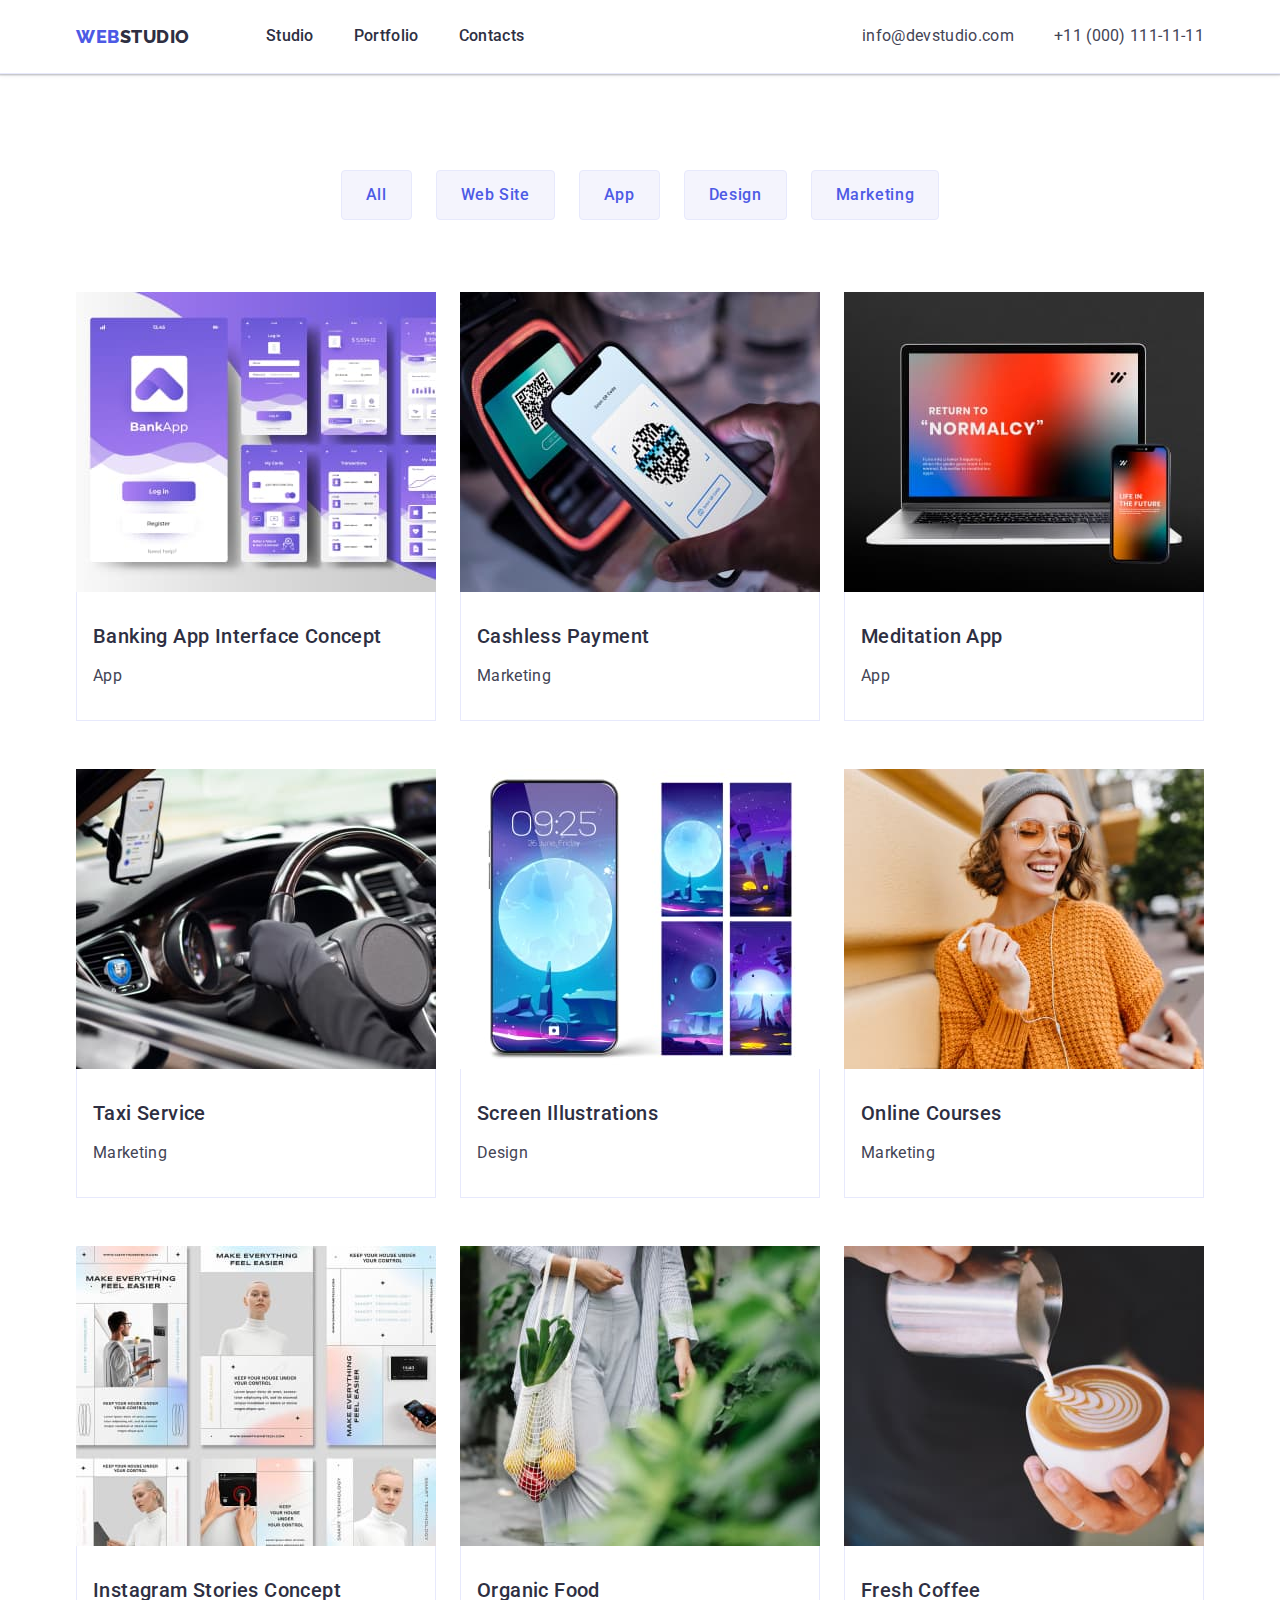
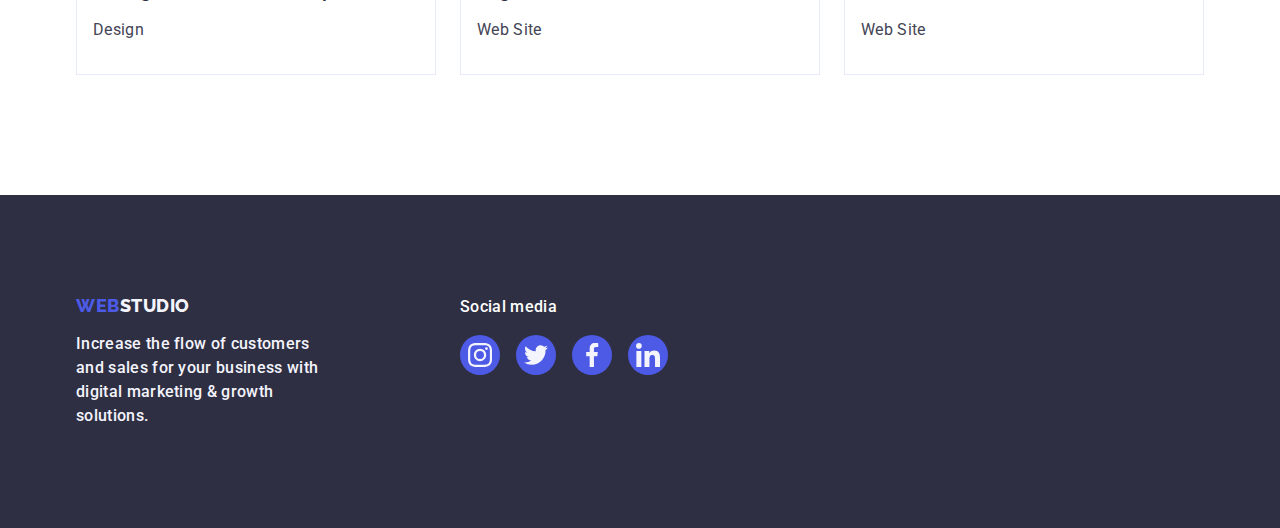
==== portfolio.html @ b6650963 "first commit" ====
<!DOCTYPE html>
<html lang="en">
  <head>
    <meta charset="UTF-8" />
    <meta name="viewport" content="width=device-width, initial-scale=1.0" />
    <title>Portfolio</title>
    <link rel="preconnect" href="https://fonts.googleapis.com" />
    <link rel="preconnect" href="https://fonts.gstatic.com" crossorigin />
    <link
      href="https://fonts.googleapis.com/css2?family=Raleway:wght@800&family=Roboto:wght@400;500;700;900&display=swap"
      rel="stylesheet"
    />

    <link
      rel="stylesheet"
      href="https://cdnjs.cloudflare.com/ajax/libs/modern-normalize/1.0.0/modern-normalize.min.css"
    />
    <link rel="stylesheet" href="css/styles.css" />
  </head>

  <body>
    <header class="header">
      <div class="container header-menu">
        <nav class="navigation">
          <a class="logo link logo-header" href="./index.html"
            >Web<span class="logo_element">Studio</span></a
          >
          <ul class="list header-options">
            <li class="nav-list">
              <a class="link list-studio" href="./index.html">Studio</a>
            </li>
            <li class="nav-list">
              <a class="link list-studio" href="./portfolio.html">Portfolio</a>
            </li>
            <li class="nav-list">
              <a class="link list-studio" href="">Contacts</a>
            </li>
          </ul>
        </nav>
        <address class="contact-list">
          <ul class="list header-options">
            <li>
              <a class="contacts link" href="mailto:info@devstudio.com"
                >info@devstudio.com</a
              >
            </li>
            <li>
              <a class="contacts link" href="tel:+110001111111"
                >+11 (000) 111-11-11</a
              >
            </li>
          </ul>
        </address>
      </div>
    </header>
    <main>
      <section class="section-portfolio">
        <div class="container">
          <h1 class="visually-hidden">Portfolio list</h1>
          <ul class="list buttons">
            <li>
              <button type="button" class="filter-button button">All</button>
            </li>
            <li>
              <button type="button" class="filter-button button">
                Web Site
              </button>
            </li>
            <li>
              <button type="button" class="filter-button button">App</button>
            </li>
            <li>
              <button type="button" class="filter-button button">Design</button>
            </li>
            <li>
              <button type="button" class="filter-button button">
                Marketing
              </button>
            </li>
          </ul>
          <ul class="list portfolio-container">
            <li class="portfolio-list">
              <a href="" class="link portfolio-link">
                <img
                  src="./images/img4.jpg"
                  width="360"
                  height="300"
                  alt="screenshots of banking application"
                />
                <div class="portfolio-captions">
                  <h2 class="photo-captions-portfolio">
                    Banking App Interface Concept
                  </h2>
                  <p class="smaller-captions-portfolio">App</p>
                </div>
              </a>
            </li>
            <li class="portfolio-list">
              <a href="" class="link portfolio-link">
                <img
                  src="./images/img5.jpg"
                  width="360"
                  height="300"
                  alt="qr code scanning"
                />
                <div class="portfolio-captions">
                  <h2 class="photo-captions-portfolio">Cashless Payment</h2>
                  <p class="smaller-captions-portfolio">Marketing</p>
                </div>
              </a>
            </li>
            <li class="portfolio-list">
              <a href="" class="link portfolio-link">
                <img
                  src="./images/img6.jpg"
                  width="360"
                  height="300"
                  alt="modern application for computer and smartphone"
                />
                <div class="portfolio-captions">
                  <h2 class="photo-captions-portfolio">Meditation App</h2>
                  <p class="smaller-captions-portfolio">App</p>
                </div>
              </a>
            </li>
            <li class="portfolio-list">
              <a href="" class="link portfolio-link">
                <img
                  src="./images/img7.jpg"
                  width="360"
                  height="300"
                  alt="smartphone used in a car"
                />
                <div class="portfolio-captions">
                  <h2 class="photo-captions-portfolio">Taxi Service</h2>
                  <p class="smaller-captions-portfolio">Marketing</p>
                </div>
              </a>
            </li>
            <li class="portfolio-list">
              <a href="" class="link portfolio-link">
                <img
                  src="./images/img8.jpg"
                  width="360"
                  height="300"
                  alt="smartphone with unrealistic moon graphics on the screen"
                />
                <div class="portfolio-captions">
                  <h2 class="photo-captions-portfolio">Screen Illustrations</h2>
                  <p class="smaller-captions-portfolio">Design</p>
                </div>
              </a>
            </li>
            <li class="portfolio-list">
              <a href="" class="link portfolio-link">
                <img
                  src="./images/img9.jpg"
                  width="360"
                  height="300"
                  alt="smiling woman with headphones looking at smartphone"
                />
                <div class="portfolio-captions">
                  <h2 class="photo-captions-portfolio">Online Courses</h2>
                  <p class="smaller-captions-portfolio">Marketing</p>
                </div>
              </a>
            </li>
            <li class="portfolio-list">
              <a href="" class="link portfolio-link">
                <img
                  src="./images/img10.jpg"
                  width="360"
                  height="300"
                  alt="a collection of consistent graphics for instagram"
                />
                <div class="portfolio-captions">
                  <h2 class="photo-captions-portfolio">
                    Instagram Stories Concept
                  </h2>
                  <p class="smaller-captions-portfolio">Design</p>
                </div>
              </a>
            </li>
            <li class="portfolio-list">
              <a href="" class="link portfolio-link">
                <img
                  src="./images/img11.jpg"
                  width="360"
                  height="300"
                  alt="woman carrying vegetables in an eco-friendly bag"
                />
                <div class="portfolio-captions">
                  <h2 class="photo-captions-portfolio">Organic Food</h2>
                  <p class="smaller-captions-portfolio">Web Site</p>
                </div>
              </a>
            </li>
            <li class="portfolio-list">
              <a href="" class="link portfolio-link">
                <img
                  src="./images/img12.jpg"
                  width="360"
                  height="300"
                  alt="professionally served coffee"
                />
                <div class="portfolio-captions">
                  <h2 class="photo-captions-portfolio">Fresh Coffee</h2>
                  <p class="smaller-captions-portfolio">Web Site</p>
                </div>
              </a>
            </li>
          </ul>
        </div>
      </section>
    </main>
    <footer class="footer">
      <div class="container footer-container">
        <div class="left-footer">
          <a class="logo link logo-footer" href="./index.html"
            >Web<span class="studio">Studio</span></a
          >
          <p class="footer-paragraph">
            Increase the flow of customers and sales for your business with
            digital marketing & growth solutions.
          </p>
        </div>
        <div>
          <p class="social-media-text">Social media</p>
          <ul class="social-media-list-footer">
            <li class="socia-media-footer-li link">
              <a class="link social-link-footer" href="">
                <svg class="sm-footer-icons" width="24" height="24">
                  <use href="./images/icons.svg#icon-instagram"></use>
                </svg>
              </a>
            </li>
            <li class="socia-media-footer-li link">
              <a class="link social-link-footer" href="">
                <svg class="sm-footer-icons" width="24" height="24">
                  <use href="./images/icons.svg#icon-twitter"></use>
                </svg>
              </a>
            </li>
            <li class="socia-media-footer-li link">
              <a class="link social-link-footer" href="">
                <svg class="sm-footer-icons" width="24" height="24">
                  <use href="./images/icons.svg#icon-facebook"></use>
                </svg>
              </a>
            </li>
            <li class="socia-media-footer-li link">
              <a class="link social-link-footer" href="">
                <svg class="sm-footer-icons" width="24" height="24">
                  <use href="./images/icons.svg#icon-linkedin"></use>
                </svg>
              </a>
            </li>
          </ul>
        </div>
      </div>
    </footer>
  </body>
</html>
---- css/styles.css ----
:root {
  --IRIS: #4d5ae5;
  --OCEAN: #404bbf;
  --NAVY-BLUE: #2e2f42;
  --GREEN: #31d0aa;
  --SLATE: #434455;
  --LIGHT-SLATE: #8e8f99;
  --CORNFLOWER: #e7e9fc;
  --CLOUD: #f4f4fd;
  --NAVY-BLUE-modal: #2e2f4266;
  --GREY: #2e2f42b2;
  --WHITE: #fff;
  --NAVY-BLUE-modal: #2e2f4266;
}
* {
  margin: 0;
  padding: 0;
}
body {
  font-family: "Roboto", sans-serif;

  color: var(--SLATE);
  background-color: var(--WHITE);
}
.logo {
  font-family: "Raleway", sans-serif;
  font-weight: 800;
  line-height: 1.17;
  font-size: 18px;
  letter-spacing: 0.03em;
  text-transform: uppercase;
  color: var(--IRIS);
}
.link {
  text-decoration: none;
}
.logo_element {
  color: var(--NAVY-BLUE);
}
.list .link {
  color: var(--NAVY-BLUE);
  line-height: 1.55;
  letter-spacing: 0.02em;
}
.contact-list .contacts {
  color: var(--SLATE);
  letter-spacing: 0.02em;
  line-height: 1.5;
}
.list .link:hover {
  color: var(--OCEAN);
}
.list .link:focus {
  color: var(--OCEAN);
}
.list {
  font-style: normal;
  color: var(--SLATE);
  list-style: none;
}
.contact-list {
  align-items: center;
  display: flex;
  font-style: normal;
  gap: 40px;
  margin-left: auto;
}
.section {
  padding: 120px 0;
}

.first-section {
  background-color: var(--NAVY-BLUE);
  background-image: linear-gradient(
      rgba(46, 47, 66, 0.7),
      rgba(46, 47, 66, 0.7)
    ),
    url("../images/people-office.jpg");
  padding: 188px 0 188px;
  background-position: center;
  background-repeat: no-repeat;
  background-size: cover;
  margin: 0 auto;
  max-width: 1440px;
  padding: 188px 0;
}

.second-section > h2 {
  color: var(--NAVY-BLUE);
}
.second-section .company-features,
.second-section .list-paragraph {
  text-align: left;
}
.features-list {
  flex-basis: calc((100% - 72px) / 4);
}

.section .list {
  justify-content: center;
}
.order-button {
  line-height: 1.5;
  letter-spacing: 0.04em;
  background-color: var(--IRIS);
  color: var(--WHITE);
  cursor: pointer;
  font-family: "Roboto", sans-serif;
  font-weight: 500;
  font-size: 16px;
  display: block;
  margin: 0 auto;
  min-width: 169px;
  padding: 16px 32px;
  box-shadow: 0px 4px 4px 0px rgba(0, 0, 0, 0.15);
}
.order-button:hover {
  background-color: var(--OCEAN);
}
.order-button:focus {
  background-color: var(--OCEAN);
}

.company-features {
  font-size: 20px;
  line-height: 1.2;
  letter-spacing: 0.02em;
  font-weight: 500;
  color: var(--NAVY-BLUE);
  margin-bottom: 8px;
  text-align: center;
}
.list-paragraph {
  color: var(--SLATE);
  line-height: 1.5;
  letter-spacing: 0.02em;
  text-align: center;
}
.third-section-header {
  text-align: center;
  font-size: 36px;
  line-height: 1.11;
  text-transform: capitalize;
  color: var(--NAVY-BLUE);
  text-align: center;
  letter-spacing: 0.02em;
  font-weight: 700;
  margin-bottom: 72px;
}
.third-section {
  padding-top: 0;
}
.work-list {
  flex-basis: calc((100% - 48px) / 3);
}
.fourth-section {
  background-color: var(--CLOUD);
}
.smaller-headers {
  text-align: center;
  font-size: 36px;
  line-height: 1.11;
  letter-spacing: 0.02em;
  text-transform: capitalize;
  color: var(--NAVY-BLUE);
  font-weight: 700;
  margin-bottom: 72px;
}
.photo-captions {
  font-weight: 500;
  font-size: 20px;
  line-height: 1.2;
  letter-spacing: 0.02em;
  color: var(--NAVY-BLUE);
  margin-bottom: 8px;
  text-align: center;
}
.photo-captions-portfolio {
  font-weight: 500;
  font-size: 20px;
  line-height: 1.2;
  letter-spacing: 0.02em;
  color: var(--NAVY-BLUE);
  margin-bottom: 16px;
}
.from-team {
  padding: 32px 0;
  display: flex;
  flex-direction: column;
}

.team-list {
  background-color: var(--WHITE);
  border-radius: 0 0 4px 4px;
  flex-basis: calc((100% - 72px) / 4);
  background: var(--WHITE);
  box-shadow: 0px 2px 1px 0px rgba(46, 47, 66, 0.08),
    0px 1px 1px 0px rgba(46, 47, 66, 0.16),
    0px 1px 6px 0px rgba(46, 47, 66, 0.08);
}
.footer {
  background-color: var(--NAVY-BLUE);
  color: var(--CLOUD);
  padding: 100px 0;
}
.footer-logo {
  color: var(--IRIS);
  font-family: "Raleway", sans-serif;
  font-size: 18px;
  font-style: normal;
  font-weight: 800;
  line-height: 1.17;
  letter-spacing: 0.54px;
  text-transform: uppercase;
}

.footer-paragraph {
  font-weight: 500;
  line-height: 1.5;
  letter-spacing: 0.32px;
  font-size: 16px;
  color: var(--CLOUD);
  letter-spacing: 0.02em;
  line-height: 1.5;
  max-width: 264px;
}

.footer .studio {
  color: var(--CLOUD);
}
.logo-footer {
  display: inline-block;
  margin-bottom: 16px;
}

.section-portfolio {
  padding: 96px 0 120px 0;
}
.section-portfolio .list {
  flex-wrap: wrap;
}

.button {
  border: none;
  border-radius: 4px;
  cursor: pointer;
  font-family: "Roboto", sans-serif;
  font-weight: 500;
  letter-spacing: 0.04em;
  line-height: 1.5;
}
.filter-button {
  border: 1px solid var(--CORNFLOWER);
  color: var(--IRIS);
  background-color: var(--CLOUD);
  padding: 12px 24px;
}
.filter-button:hover {
  color: var(--WHITE);
  background-color: var(--OCEAN);
  border: 1px solid transparent;
  box-shadow: 0px 3px 1px rgba(0, 0, 0, 0.1), 0px 2px 1px rgba(0, 0, 0, 0.08),
    0px 2px 2px rgba(0, 0, 0, 0.12);
}

.filter-button:focus {
  color: var(--WHITE);
  background-color: var(--OCEAN);
  border: 1px solid transparent;
  box-shadow: 0px 3px 1px rgba(0, 0, 0, 0.1), 0px 2px 1px rgba(0, 0, 0, 0.08),
    0px 2px 2px rgba(0, 0, 0, 0.12);
}
.work-list,
.portfolio-list {
  flex-basis: calc((100% - 48px) / 3);
}
.portfolio-captions {
  border: 1px solid var(--CORNFLOWER);
  border-top: none;
  padding: 32px 16px;
}
.portfolio-captions:hover {
  box-shadow: 0px 2px 1px 0px rgba(46, 47, 66, 0.08),
    0px 1px 1px 0px rgba(46, 47, 66, 0.16),
    0px 1px 6px 0px rgba(46, 47, 66, 0.08);
}
.portfolio-link:hover {
  box-shadow: 0px 1px 6px rgba(46, 47, 66, 0.08),
    0px 1px 1px rgba(46, 47, 66, 0.16), 0px 2px 1px rgba(46, 47, 66, 0.08);
}
.portfolio-link:focus {
  box-shadow: 0px 1px 6px rgba(46, 47, 66, 0.08),
    0px 1px 1px rgba(46, 47, 66, 0.16), 0px 2px 1px rgba(46, 47, 66, 0.08);
}

.smaller-captions {
  line-height: 1.5;
  letter-spacing: 0.02em;
  color: var(--SLATE);
  text-align: center;
}
.smaller-captions-portfolio {
  line-height: 1.5;
  letter-spacing: 0.02em;
  color: var(--SLATE);
}

.logo_element-footer {
  color: var(--CLOUD);
  line-height: 1.17;
}

.container {
  justify-content: center;
  margin: 0 auto;
  padding: 0 15px;
  max-width: 1158px;
}
.header-menu {
  display: flex;
  align-items: center;
}
.header {
  border-bottom: 1px solid var(--CORNFLOWER);
  box-shadow: 0px 1px 6px 0px rgba(46, 47, 66, 0.08),
    0px 1px 1px 0px rgba(46, 47, 66, 0.16),
    0px 2px 1px 0px rgba(46, 47, 66, 0.08);
}
.logo-header {
  margin-right: 76px;
}
.navigation {
  display: flex;
  align-items: center;
}
.contact-list {
  display: flex;
}
.list {
  display: flex;
  gap: 24px;
  list-style: none;
  margin: 0;
  padding-left: 0;
}

.buttons {
  margin-bottom: 72px;
  justify-content: center;
}
.portfolio-container {
  row-gap: 48px;
  text-align: left;
}
.list-studio {
  color: var(--NAVY-BLUE);
  font-weight: 500;
  letter-spacing: 0.02em;
  line-height: 1.5;
  padding: 24px 0;
}
.nav-list {
  padding: 24px 0;
  gap: 40px;
}
.portfolio-list {
  display: flex;
  flex-wrap: wrap;
}

.navigation-list {
  display: flex;
  align-items: center;
}
.portfolio-captions > .smaller-captions {
  margin-bottom: 8px;
  text-align: center;
}
.banner {
  color: var(--WHITE);
  font-size: 56px;
  letter-spacing: 0.02em;
  line-height: 1.07;
  max-width: 496px;
  text-align: center;
  margin: 0 auto 48px auto;

  font-family: Roboto;
  font-style: normal;
  font-weight: 700;
}
h1,
h2,
h3,
h4,
h5,
h6,
p {
  margin: 0;
}

.header-options {
  display: flex;
  gap: 40px;
}
.visually-hidden {
  position: absolute;
  width: 1px;
  height: 1px;
  margin: -1px;
  border: 0;
  padding: 0;
  white-space: nowrap;
  clip-path: inset(100%);
  clip: rect(0 0 0 0);
  overflow: hidden;
}

img {
  display: block;
  max-width: 100%;
  height: auto;
}
.icons-about-us {
  display: flex;
  align-items: center;
  justify-content: center;
  width: 264px;
  height: 112px;
  flex-shrink: 0;
  border-radius: 4px;
  background-color: var(--CLOUD);
  margin-bottom: 8px;
}
.social-icon {
  width: 40px;
  height: 40px;
  margin-top: 8px;
}
.social-link {
  width: 40px;
  height: 40px;
  display: flex;
  align-items: center;
  background-color: var(--IRIS);
  border-radius: 50%;
  justify-content: center;
}
.social-link:hover,
.social-link:focus {
  background-color: var(--OCEAN);
}
.social-svg {
  fill: var(--CLOUD);
}
.customers {
  padding-top: 120px;
  padding-bottom: 120px;
}

.customers-list {
  display: flex;
  gap: 24px;
}
.customers-logo {
  display: flex;
  width: 168px;
  height: 88px;
  border-radius: 4px;
}
.customers-header {
  text-align: center;
  font-size: 36px;
  line-height: 1.11;
  letter-spacing: 0.02em;
  text-transform: capitalize;
  color: var(--NAVY-BLUE);
  font-weight: 700;
  margin-bottom: 72px;
}

.left-footer {
  margin-right: 120px;
}

.social-media-footer {
  display: flex;
  gap: 16px;
}
.socia-media-footer-li {
  display: flex;
  height: 40px;
  width: 40px;
  list-style: none;
}

.customer-link {
  width: 100%;
  height: 100%;
  border: 1px solid var(--LIGHT-SLATE);
  border-radius: 4px;
  display: flex;
  align-items: center;
  justify-content: center;
  color: var(--LIGHT-SLATE);
}
.customer-link:hover,
.customer-link:focus {
  color: var(--OCEAN);
  border-color: var(--OCEAN);
}
.logo-svg {
  fill: currentColor;
  width: 168px;
  height: 88px;
}
.footer-container {
  align-items: baseline;
  display: flex;
  justify-content: flex-start;
}
.social-media-text {
  color: var(--WHITE);
  font-weight: 500;
  letter-spacing: 0.02em;
  line-height: 1.5;
  margin-bottom: 16px;
  font-size: 16px;
}
.social-media-list-footer {
  display: flex;
  gap: 16px;
}
.sm-footer-icons {
  fill: var(--CLOUD);
}
.social-link-footer {
  width: 40px;
  height: 40px;
  display: flex;
  align-items: center;
  background-color: var(--IRIS);
  border-radius: 50%;
  justify-content: center;
}
.social-link-footer:hover,
.social-link-footer:focus {
  background-color: var(--GREEN);
}
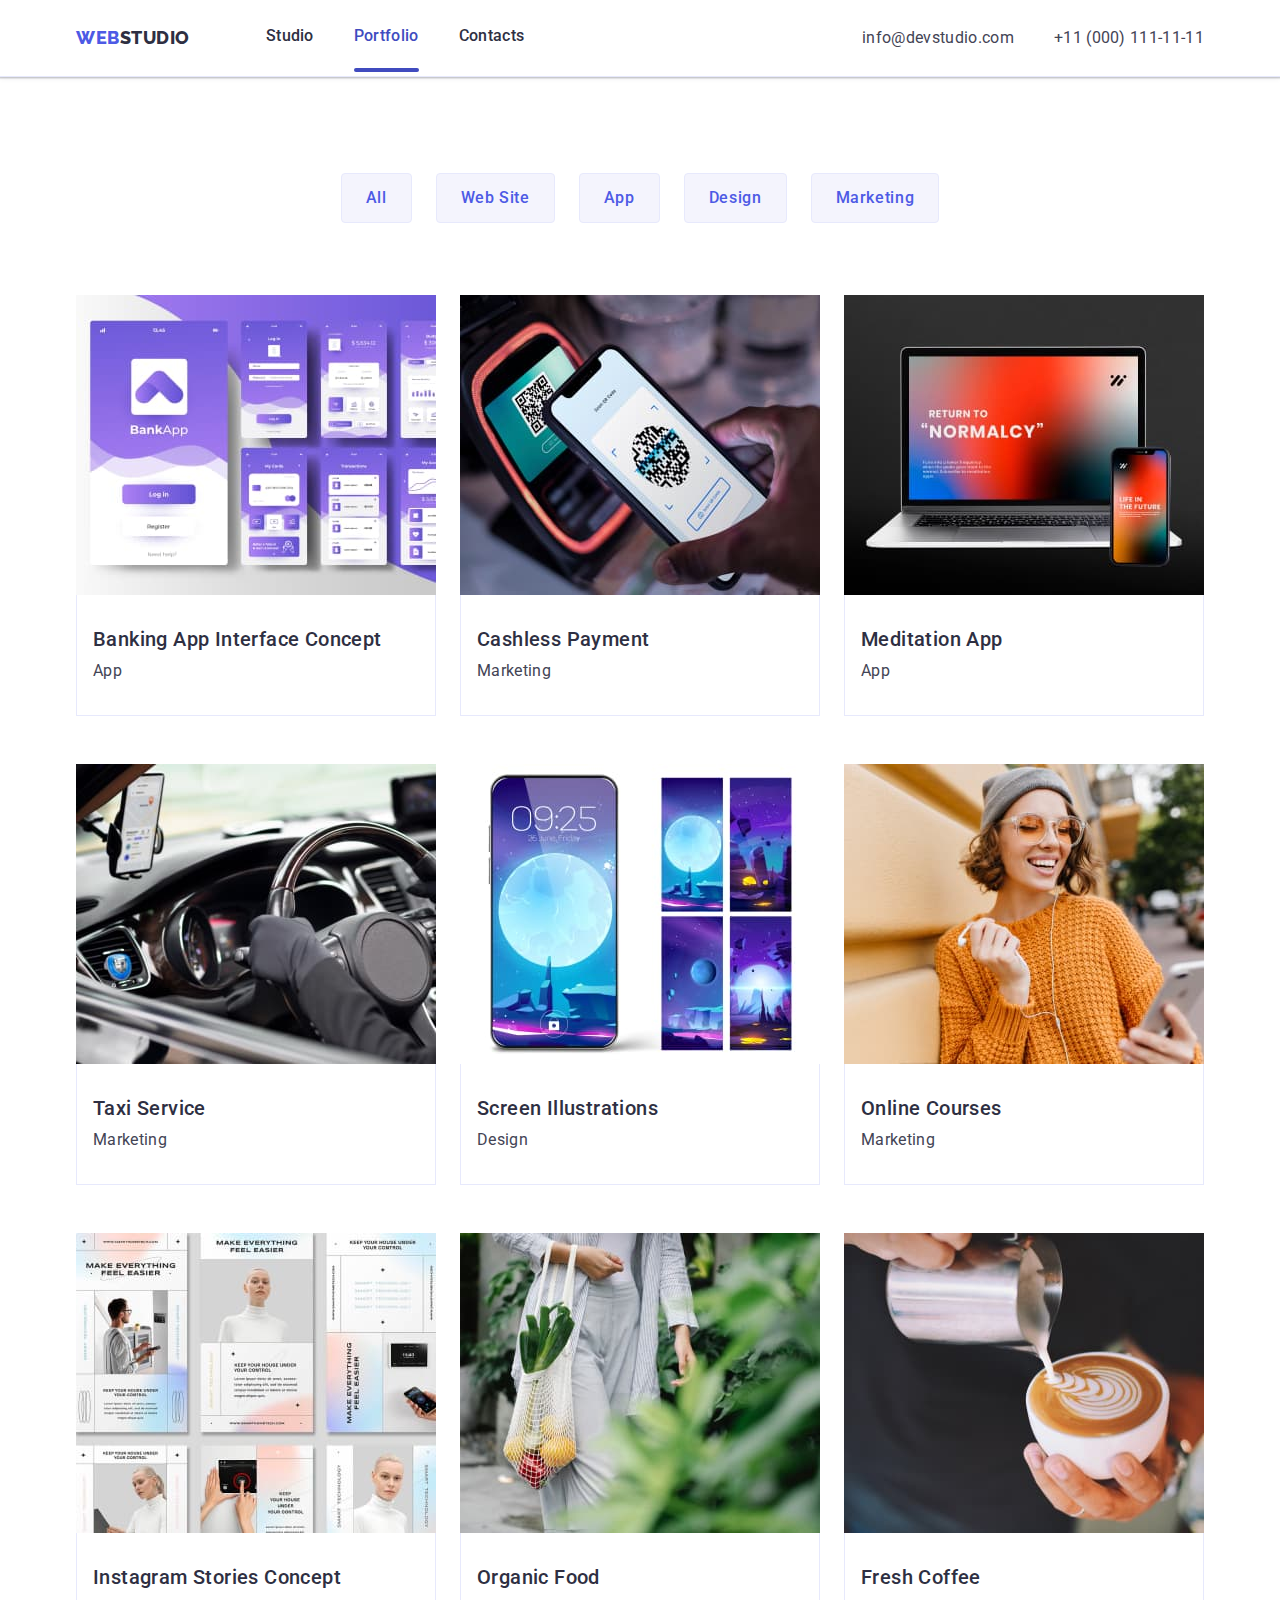
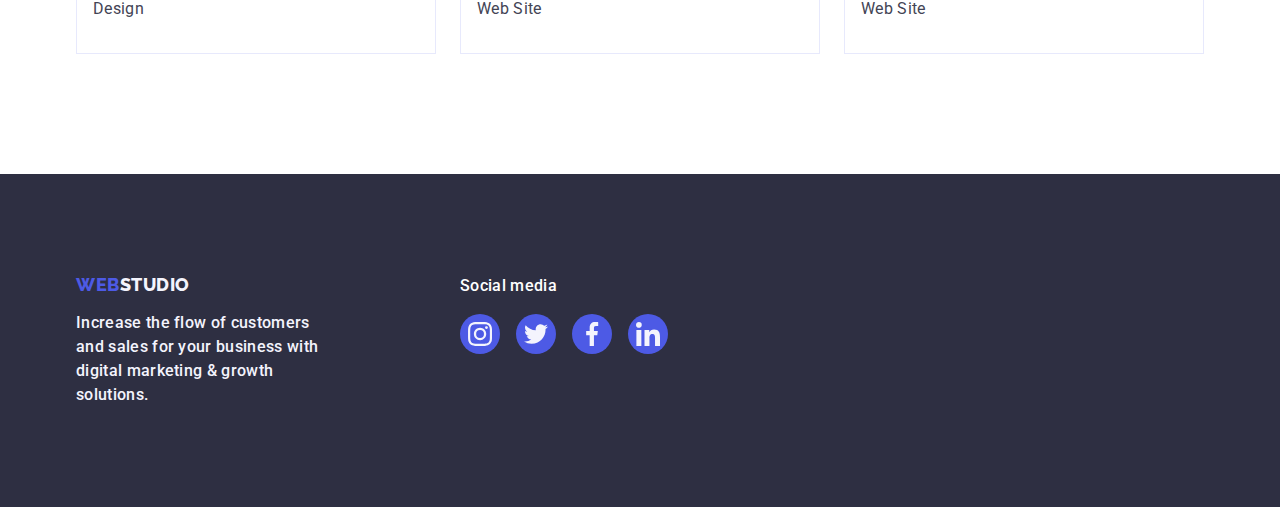
==== commit 22212b4a: "nearly-there" ====
--- a/portfolio.html
+++ b/portfolio.html
@@ -30,7 +30,7 @@
               <a class="link list-studio" href="./index.html">Studio</a>
             </li>
             <li class="nav-list">
-              <a class="link list-studio" href="./portfolio.html">Portfolio</a>
+              <a class="current-card" href="./portfolio.html">Portfolio</a>
             </li>
             <li class="nav-list">
               <a class="link list-studio" href="">Contacts</a>
@@ -81,12 +81,19 @@
           <ul class="list portfolio-container">
             <li class="portfolio-list">
               <a href="" class="link portfolio-link">
-                <img
-                  src="./images/img4.jpg"
-                  width="360"
-                  height="300"
-                  alt="screenshots of banking application"
-                />
+                <figure class="portfolio-image-wrapper">
+                  <img
+                    src="./images/img4.jpg"
+                    width="360"
+                    height="300"
+                    alt="screenshots of banking application"
+                  />
+                  <figcaption class="portfolio-wrapper-caption">
+                    Lorem ipsum dolor sit amet consectetur adipisicing elit. At,
+                    sed.
+                  </figcaption>
+                </figure>
+
                 <div class="portfolio-captions">
                   <h2 class="photo-captions-portfolio">
                     Banking App Interface Concept
@@ -97,12 +104,19 @@
             </li>
             <li class="portfolio-list">
               <a href="" class="link portfolio-link">
-                <img
-                  src="./images/img5.jpg"
-                  width="360"
-                  height="300"
-                  alt="qr code scanning"
-                />
+                <figure class="portfolio-image-wrapper">
+                  <img
+                    src="./images/img5.jpg"
+                    width="360"
+                    height="300"
+                    alt="qr code scanning"
+                  />
+                  <figcaption class="portfolio-wrapper-caption">
+                    14 Stylish and User-Friendly App Design Concepts · Task
+                    Manager App · Calorie Tracker App · Exotic Fruit Ecommerce
+                    App · Cloud Storage App
+                  </figcaption>
+                </figure>
                 <div class="portfolio-captions">
                   <h2 class="photo-captions-portfolio">Cashless Payment</h2>
                   <p class="smaller-captions-portfolio">Marketing</p>
@@ -110,13 +124,19 @@
               </a>
             </li>
             <li class="portfolio-list">
-              <a href="" class="link portfolio-link">
-                <img
-                  src="./images/img6.jpg"
-                  width="360"
-                  height="300"
-                  alt="modern application for computer and smartphone"
-                />
+              <a href="" class="link portfolio-link"
+                ><figure class="portfolio-image-wrapper">
+                  <img
+                    src="./images/img6.jpg"
+                    width="360"
+                    height="300"
+                    alt="modern application for computer and smartphone"
+                  />
+                  <figcaption class="portfolio-wrapper-caption">
+                    Lorem ipsum dolor sit amet consectetur adipisicing elit. At,
+                    sed.
+                  </figcaption>
+                </figure>
                 <div class="portfolio-captions">
                   <h2 class="photo-captions-portfolio">Meditation App</h2>
                   <p class="smaller-captions-portfolio">App</p>
@@ -124,13 +144,19 @@
               </a>
             </li>
             <li class="portfolio-list">
-              <a href="" class="link portfolio-link">
-                <img
-                  src="./images/img7.jpg"
-                  width="360"
-                  height="300"
-                  alt="smartphone used in a car"
-                />
+              <a href="" class="link portfolio-link"
+                ><figure class="portfolio-image-wrapper">
+                  <img
+                    src="./images/img7.jpg"
+                    width="360"
+                    height="300"
+                    alt="smartphone used in a car"
+                  />
+                  <figcaption class="portfolio-wrapper-caption">
+                    Lorem ipsum dolor sit amet consectetur adipisicing elit. At,
+                    sed.
+                  </figcaption>
+                </figure>
                 <div class="portfolio-captions">
                   <h2 class="photo-captions-portfolio">Taxi Service</h2>
                   <p class="smaller-captions-portfolio">Marketing</p>
@@ -138,13 +164,19 @@
               </a>
             </li>
             <li class="portfolio-list">
-              <a href="" class="link portfolio-link">
-                <img
-                  src="./images/img8.jpg"
-                  width="360"
-                  height="300"
-                  alt="smartphone with unrealistic moon graphics on the screen"
-                />
+              <a href="" class="link portfolio-link"
+                ><figure class="portfolio-image-wrapper">
+                  <img
+                    src="./images/img8.jpg"
+                    width="360"
+                    height="300"
+                    alt="smartphone with unrealistic moon graphics on the screen"
+                  />
+                  <figcaption class="portfolio-wrapper-caption">
+                    Lorem ipsum dolor sit amet consectetur adipisicing elit. At,
+                    sed.
+                  </figcaption>
+                </figure>
                 <div class="portfolio-captions">
                   <h2 class="photo-captions-portfolio">Screen Illustrations</h2>
                   <p class="smaller-captions-portfolio">Design</p>
@@ -152,13 +184,19 @@
               </a>
             </li>
             <li class="portfolio-list">
-              <a href="" class="link portfolio-link">
-                <img
-                  src="./images/img9.jpg"
-                  width="360"
-                  height="300"
-                  alt="smiling woman with headphones looking at smartphone"
-                />
+              <a href="" class="link portfolio-link"
+                ><figure class="portfolio-image-wrapper">
+                  <img
+                    src="./images/img9.jpg"
+                    width="360"
+                    height="300"
+                    alt="smiling woman with headphones looking at smartphone"
+                  />
+                  <figcaption class="portfolio-wrapper-caption">
+                    Lorem ipsum dolor sit amet consectetur adipisicing elit. At,
+                    sed.
+                  </figcaption>
+                </figure>
                 <div class="portfolio-captions">
                   <h2 class="photo-captions-portfolio">Online Courses</h2>
                   <p class="smaller-captions-portfolio">Marketing</p>
@@ -166,13 +204,19 @@
               </a>
             </li>
             <li class="portfolio-list">
-              <a href="" class="link portfolio-link">
-                <img
-                  src="./images/img10.jpg"
-                  width="360"
-                  height="300"
-                  alt="a collection of consistent graphics for instagram"
-                />
+              <a href="" class="link portfolio-link"
+                ><figure class="portfolio-image-wrapper">
+                  <img
+                    src="./images/img10.jpg"
+                    width="360"
+                    height="300"
+                    alt="a collection of consistent graphics for instagram"
+                  />
+                  <figcaption class="portfolio-wrapper-caption">
+                    Lorem ipsum dolor sit amet consectetur adipisicing elit. At,
+                    sed.
+                  </figcaption>
+                </figure>
                 <div class="portfolio-captions">
                   <h2 class="photo-captions-portfolio">
                     Instagram Stories Concept
@@ -182,13 +226,19 @@
               </a>
             </li>
             <li class="portfolio-list">
-              <a href="" class="link portfolio-link">
-                <img
-                  src="./images/img11.jpg"
-                  width="360"
-                  height="300"
-                  alt="woman carrying vegetables in an eco-friendly bag"
-                />
+              <a href="" class="link portfolio-link"
+                ><figure class="portfolio-image-wrapper">
+                  <img
+                    src="./images/img11.jpg"
+                    width="360"
+                    height="300"
+                    alt="woman carrying vegetables in an eco-friendly bag"
+                  />
+                  <figcaption class="portfolio-wrapper-caption">
+                    Lorem ipsum dolor sit amet consectetur adipisicing elit. At,
+                    sed.
+                  </figcaption>
+                </figure>
                 <div class="portfolio-captions">
                   <h2 class="photo-captions-portfolio">Organic Food</h2>
                   <p class="smaller-captions-portfolio">Web Site</p>
@@ -196,13 +246,19 @@
               </a>
             </li>
             <li class="portfolio-list">
-              <a href="" class="link portfolio-link">
-                <img
-                  src="./images/img12.jpg"
-                  width="360"
-                  height="300"
-                  alt="professionally served coffee"
-                />
+              <a href="" class="link portfolio-link"
+                ><figure class="portfolio-image-wrapper">
+                  <img
+                    src="./images/img12.jpg"
+                    width="360"
+                    height="300"
+                    alt="professionally served coffee"
+                  />
+                  <figcaption class="portfolio-wrapper-caption">
+                    Lorem ipsum dolor sit amet consectetur adipisicing elit. At,
+                    sed.
+                  </figcaption>
+                </figure>
                 <div class="portfolio-captions">
                   <h2 class="photo-captions-portfolio">Fresh Coffee</h2>
                   <p class="smaller-captions-portfolio">Web Site</p>
--- a/css/styles.css
+++ b/css/styles.css
@@ -11,6 +11,7 @@
   --GREY: #2e2f42b2;
   --WHITE: #fff;
   --NAVY-BLUE-modal: #2e2f4266;
+  --DAIRY: #fcfcfc;
 }
 * {
   margin: 0;
@@ -181,7 +182,7 @@
   line-height: 1.2;
   letter-spacing: 0.02em;
   color: var(--NAVY-BLUE);
-  margin-bottom: 16px;
+  margin-bottom: 8px;
 }
 .from-team {
   padding: 32px 0;
@@ -364,7 +365,6 @@
   gap: 40px;
 }
 .portfolio-list {
-  display: flex;
   flex-wrap: wrap;
 }
 
@@ -547,3 +547,113 @@
 .social-link-footer:focus {
   background-color: var(--GREEN);
 }
+.backdrop {
+  position: fixed;
+  inset: 0 0 auto;
+  min-height: 100vw;
+  min-width: 100vw;
+  display: flex;
+  justify-content: center;
+
+  pointer-events: all;
+  background: var(--NAVY-BLUE-modal, rgba(46, 47, 66, 0.4));
+}
+
+.backdrop.is-hidden {
+  opacity: 0;
+  visibility: hidden;
+  pointer-events: none;
+}
+.modal {
+  width: 408px;
+  height: 584px;
+  border-radius: 4px;
+  background: var(--DAIRY);
+  box-shadow: 0px 2px 1px 0px rgba(0, 0, 0, 0.2),
+    0px 1px 3px 0px rgba(0, 0, 0, 0.12), 0px 1px 1px 0px rgba(0, 0, 0, 0.14);
+  margin-top: 80px;
+}
+
+.button-modal-close {
+  margin-top: 24px;
+  margin-right: 24px;
+  float: right;
+  border: none;
+  background-color: var(--DAIRY);
+  border: none;
+  width: 24px;
+  height: 24px;
+  display: flex;
+  align-items: center;
+  background-color: var(--CORNFLOWER);
+  border-radius: 50%;
+  justify-content: center;
+  fill: var(--DAIRY);
+  stroke-width: 1px;
+  stroke: rgba(0, 0, 0, 0.1);
+  cursor: pointer;
+  fill: var(--NAVY-BLUE);
+}
+
+.button-modal-close:hover,
+.button-modal-close:focus {
+  background-color: var(--OCEAN);
+  fill: var(--WHITE);
+}
+.close-button:hover,
+.close-button:focus {
+  fill: var(--WHITE);
+}
+.portfolio-wrapper-caption {
+  font-family: Roboto;
+  font-size: 16px;
+  font-style: normal;
+  font-weight: 400;
+  line-height: 1.5;
+  letter-spacing: 0.32px;
+  color: var(--CLOUD);
+  padding-top: 40px;
+  padding-right: 32px;
+  padding-left: 32px;
+}
+
+.portfolio-image-wrapper {
+  position: relative;
+  overflow: hidden;
+}
+
+.portfolio-image-wrapper figcaption {
+  position: absolute;
+  inset: 0;
+  background-color: var(--IRIS);
+  translate: 0 100%;
+  transition: translate 150ms cubic-bezier(0.4, 0, 0.2, 1);
+}
+.portfolio-image-wrapper:hover figcaption {
+  translate: 0;
+}
+.portfolio-list:hover {
+  translate: 0;
+  box-shadow: 0px 2px 1px 0px rgba(46, 47, 66, 0.08),
+    0px 1px 1px 0px rgba(46, 47, 66, 0.16),
+    0px 1px 6px 0px rgba(46, 47, 66, 0.08);
+}
+.current-card {
+  text-decoration: none;
+  color: var(--OCEAN);
+  display: inline-flex;
+  flex-direction: column;
+  font-weight: 500;
+  letter-spacing: 0.02em;
+  line-height: 1.5;
+}
+.current-card::after {
+  content: "";
+  width: 100%;
+  height: 4px;
+  flex-shrink: 0;
+  border-radius: 2px;
+  background: var(--OCEAN);
+  position: relative;
+  bottom: -20px;
+}
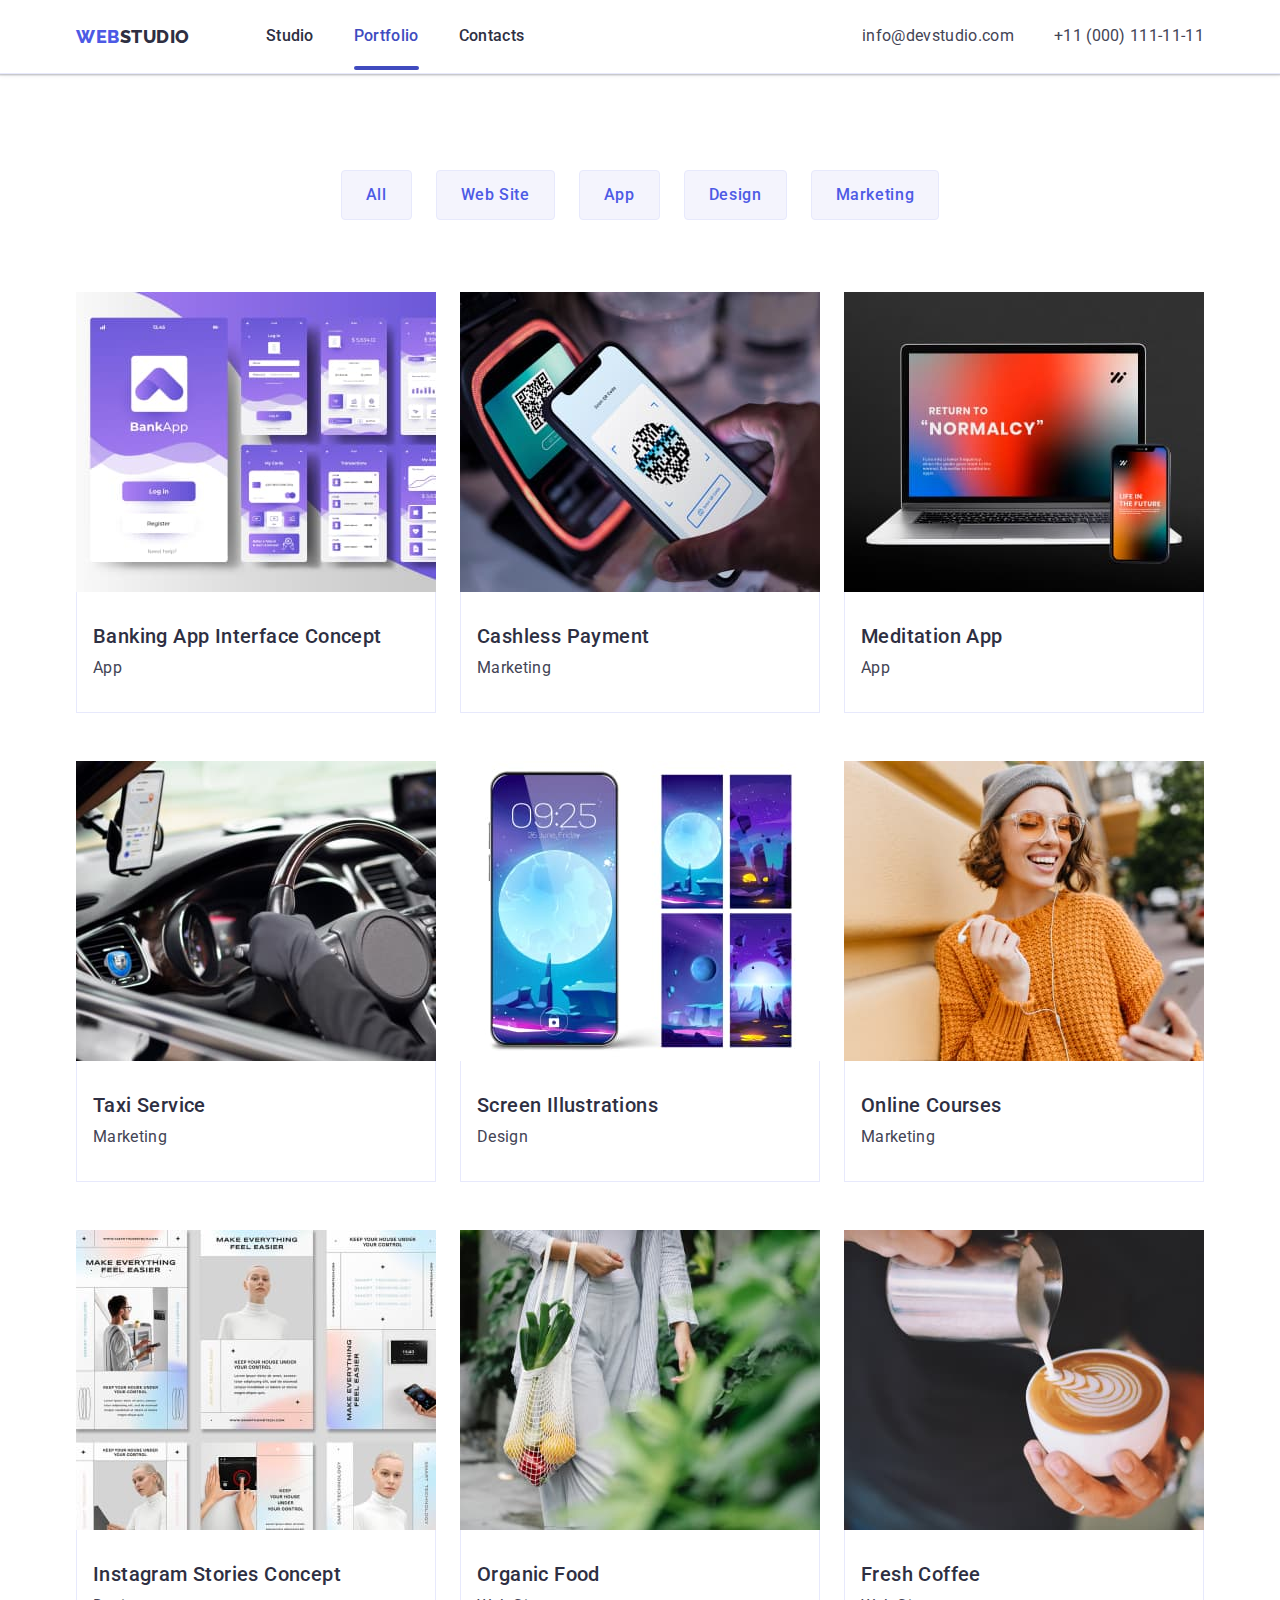
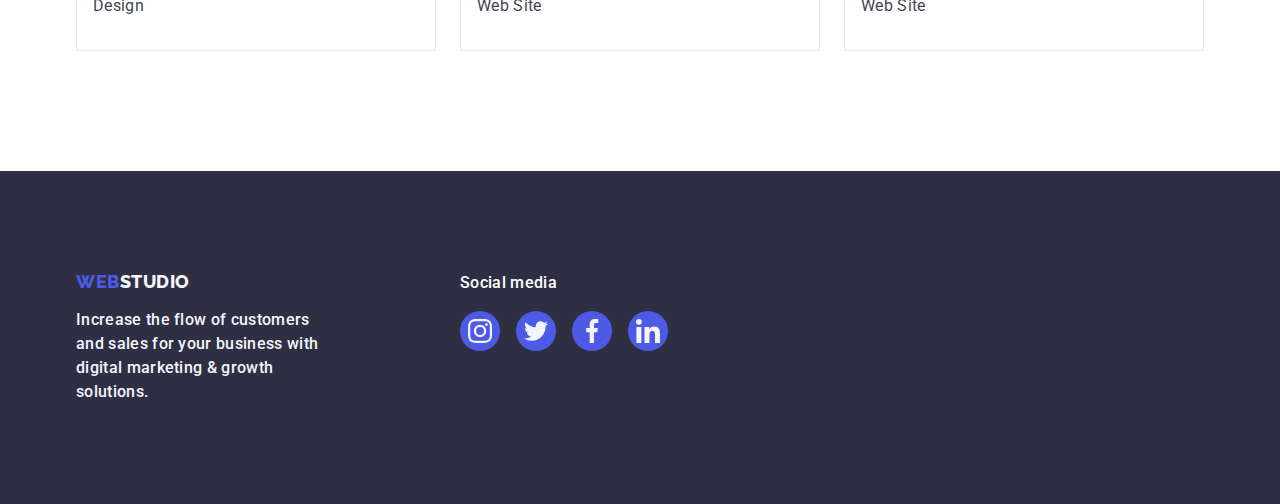
==== commit a2a9ff58: "checking" ====
--- a/portfolio.html
+++ b/portfolio.html
@@ -30,7 +30,9 @@
               <a class="link list-studio" href="./index.html">Studio</a>
             </li>
             <li class="nav-list">
-              <a class="current-card" href="./portfolio.html">Portfolio</a>
+              <a class="current-card link list-studio" href="./portfolio.html"
+                >Portfolio</a
+              >
             </li>
             <li class="nav-list">
               <a class="link list-studio" href="">Contacts</a>
@@ -81,18 +83,18 @@
           <ul class="list portfolio-container">
             <li class="portfolio-list">
               <a href="" class="link portfolio-link">
-                <figure class="portfolio-image-wrapper">
+                <div class="portfolio-image-wrapper">
                   <img
                     src="./images/img4.jpg"
                     width="360"
                     height="300"
                     alt="screenshots of banking application"
                   />
-                  <figcaption class="portfolio-wrapper-caption">
-                    Lorem ipsum dolor sit amet consectetur adipisicing elit. At,
-                    sed.
-                  </figcaption>
-                </figure>
+                  <p class="portfolio-wrapper-caption">
+                    Lorem ipsum dolor sit amet consectetur adipisicing elit. At,
+                    sed.
+                  </p>
+                </div>
 
                 <div class="portfolio-captions">
                   <h2 class="photo-captions-portfolio">
@@ -104,19 +106,19 @@
             </li>
             <li class="portfolio-list">
               <a href="" class="link portfolio-link">
-                <figure class="portfolio-image-wrapper">
+                <div class="portfolio-image-wrapper">
                   <img
                     src="./images/img5.jpg"
                     width="360"
                     height="300"
                     alt="qr code scanning"
                   />
-                  <figcaption class="portfolio-wrapper-caption">
+                  <p class="portfolio-wrapper-caption">
                     14 Stylish and User-Friendly App Design Concepts · Task
                     Manager App · Calorie Tracker App · Exotic Fruit Ecommerce
                     App · Cloud Storage App
-                  </figcaption>
-                </figure>
+                  </p>
+                </div>
                 <div class="portfolio-captions">
                   <h2 class="photo-captions-portfolio">Cashless Payment</h2>
                   <p class="smaller-captions-portfolio">Marketing</p>
@@ -125,18 +127,18 @@
             </li>
             <li class="portfolio-list">
               <a href="" class="link portfolio-link"
-                ><figure class="portfolio-image-wrapper">
+                ><div class="portfolio-image-wrapper">
                   <img
                     src="./images/img6.jpg"
                     width="360"
                     height="300"
                     alt="modern application for computer and smartphone"
                   />
-                  <figcaption class="portfolio-wrapper-caption">
-                    Lorem ipsum dolor sit amet consectetur adipisicing elit. At,
-                    sed.
-                  </figcaption>
-                </figure>
+                  <p class="portfolio-wrapper-caption">
+                    Lorem ipsum dolor sit amet consectetur adipisicing elit. At,
+                    sed.
+                  </p>
+                </div>
                 <div class="portfolio-captions">
                   <h2 class="photo-captions-portfolio">Meditation App</h2>
                   <p class="smaller-captions-portfolio">App</p>
@@ -145,18 +147,18 @@
             </li>
             <li class="portfolio-list">
               <a href="" class="link portfolio-link"
-                ><figure class="portfolio-image-wrapper">
+                ><div class="portfolio-image-wrapper">
                   <img
                     src="./images/img7.jpg"
                     width="360"
                     height="300"
                     alt="smartphone used in a car"
                   />
-                  <figcaption class="portfolio-wrapper-caption">
-                    Lorem ipsum dolor sit amet consectetur adipisicing elit. At,
-                    sed.
-                  </figcaption>
-                </figure>
+                  <p class="portfolio-wrapper-caption">
+                    Lorem ipsum dolor sit amet consectetur adipisicing elit. At,
+                    sed.
+                  </p>
+                </div>
                 <div class="portfolio-captions">
                   <h2 class="photo-captions-portfolio">Taxi Service</h2>
                   <p class="smaller-captions-portfolio">Marketing</p>
@@ -165,18 +167,18 @@
             </li>
             <li class="portfolio-list">
               <a href="" class="link portfolio-link"
-                ><figure class="portfolio-image-wrapper">
+                ><div class="portfolio-image-wrapper">
                   <img
                     src="./images/img8.jpg"
                     width="360"
                     height="300"
                     alt="smartphone with unrealistic moon graphics on the screen"
                   />
-                  <figcaption class="portfolio-wrapper-caption">
-                    Lorem ipsum dolor sit amet consectetur adipisicing elit. At,
-                    sed.
-                  </figcaption>
-                </figure>
+                  <p class="portfolio-wrapper-caption">
+                    Lorem ipsum dolor sit amet consectetur adipisicing elit. At,
+                    sed.
+                  </p>
+                </div>
                 <div class="portfolio-captions">
                   <h2 class="photo-captions-portfolio">Screen Illustrations</h2>
                   <p class="smaller-captions-portfolio">Design</p>
@@ -185,18 +187,18 @@
             </li>
             <li class="portfolio-list">
               <a href="" class="link portfolio-link"
-                ><figure class="portfolio-image-wrapper">
+                ><div class="portfolio-image-wrapper">
                   <img
                     src="./images/img9.jpg"
                     width="360"
                     height="300"
                     alt="smiling woman with headphones looking at smartphone"
                   />
-                  <figcaption class="portfolio-wrapper-caption">
-                    Lorem ipsum dolor sit amet consectetur adipisicing elit. At,
-                    sed.
-                  </figcaption>
-                </figure>
+                  <p class="portfolio-wrapper-caption">
+                    Lorem ipsum dolor sit amet consectetur adipisicing elit. At,
+                    sed.
+                  </p>
+                </div>
                 <div class="portfolio-captions">
                   <h2 class="photo-captions-portfolio">Online Courses</h2>
                   <p class="smaller-captions-portfolio">Marketing</p>
@@ -205,18 +207,18 @@
             </li>
             <li class="portfolio-list">
               <a href="" class="link portfolio-link"
-                ><figure class="portfolio-image-wrapper">
+                ><div class="portfolio-image-wrapper">
                   <img
                     src="./images/img10.jpg"
                     width="360"
                     height="300"
                     alt="a collection of consistent graphics for instagram"
                   />
-                  <figcaption class="portfolio-wrapper-caption">
-                    Lorem ipsum dolor sit amet consectetur adipisicing elit. At,
-                    sed.
-                  </figcaption>
-                </figure>
+                  <p class="portfolio-wrapper-caption">
+                    Lorem ipsum dolor sit amet consectetur adipisicing elit. At,
+                    sed.
+                  </p>
+                </div>
                 <div class="portfolio-captions">
                   <h2 class="photo-captions-portfolio">
                     Instagram Stories Concept
@@ -227,18 +229,18 @@
             </li>
             <li class="portfolio-list">
               <a href="" class="link portfolio-link"
-                ><figure class="portfolio-image-wrapper">
+                ><div class="portfolio-image-wrapper">
                   <img
                     src="./images/img11.jpg"
                     width="360"
                     height="300"
                     alt="woman carrying vegetables in an eco-friendly bag"
                   />
-                  <figcaption class="portfolio-wrapper-caption">
-                    Lorem ipsum dolor sit amet consectetur adipisicing elit. At,
-                    sed.
-                  </figcaption>
-                </figure>
+                  <p class="portfolio-wrapper-caption">
+                    Lorem ipsum dolor sit amet consectetur adipisicing elit. At,
+                    sed.
+                  </p>
+                </div>
                 <div class="portfolio-captions">
                   <h2 class="photo-captions-portfolio">Organic Food</h2>
                   <p class="smaller-captions-portfolio">Web Site</p>
@@ -247,18 +249,18 @@
             </li>
             <li class="portfolio-list">
               <a href="" class="link portfolio-link"
-                ><figure class="portfolio-image-wrapper">
+                ><div class="portfolio-image-wrapper">
                   <img
                     src="./images/img12.jpg"
                     width="360"
                     height="300"
                     alt="professionally served coffee"
                   />
-                  <figcaption class="portfolio-wrapper-caption">
-                    Lorem ipsum dolor sit amet consectetur adipisicing elit. At,
-                    sed.
-                  </figcaption>
-                </figure>
+                  <p class="portfolio-wrapper-caption">
+                    Lorem ipsum dolor sit amet consectetur adipisicing elit. At,
+                    sed.
+                  </p>
+                </div>
                 <div class="portfolio-captions">
                   <h2 class="photo-captions-portfolio">Fresh Coffee</h2>
                   <p class="smaller-captions-portfolio">Web Site</p>
--- a/css/styles.css
+++ b/css/styles.css
@@ -39,9 +39,9 @@
   color: var(--NAVY-BLUE);
 }
 .list .link {
-  color: var(--NAVY-BLUE);
   line-height: 1.55;
   letter-spacing: 0.02em;
+  transition: color 250ms cubic-bezier(0.4, 0, 0.2, 1);
 }
 .contact-list .contacts {
   color: var(--SLATE);
@@ -114,6 +114,7 @@
   min-width: 169px;
   padding: 16px 32px;
   box-shadow: 0px 4px 4px 0px rgba(0, 0, 0, 0.15);
+  transition: background-color 250ms cubic-bezier(0.4, 0, 0.2, 1);
 }
 .order-button:hover {
   background-color: var(--OCEAN);
@@ -255,6 +256,10 @@
   color: var(--IRIS);
   background-color: var(--CLOUD);
   padding: 12px 24px;
+  transition: color 250ms cubic-bezier(0.4, 0, 0.2, 1) background-color 250ms
+      cubic-bezier(0.4, 0, 0.2, 1) border-color 250ms
+      cubic-bezier(0.4, 0, 0.2, 1),
+    box-shadow 250ms cubic-bezier(0.4, 0, 0.2, 1);
 }
 .filter-button:hover {
   color: var(--WHITE);
@@ -285,13 +290,18 @@
     0px 1px 1px 0px rgba(46, 47, 66, 0.16),
     0px 1px 6px 0px rgba(46, 47, 66, 0.08);
 }
+.portfolio-link {
+  box-shadow: 250ms cubic-bezier(0.4, 0, 0.2, 1);
+}
 .portfolio-link:hover {
   box-shadow: 0px 1px 6px rgba(46, 47, 66, 0.08),
     0px 1px 1px rgba(46, 47, 66, 0.16), 0px 2px 1px rgba(46, 47, 66, 0.08);
+  transform: translateY(0%);
 }
 .portfolio-link:focus {
   box-shadow: 0px 1px 6px rgba(46, 47, 66, 0.08),
     0px 1px 1px rgba(46, 47, 66, 0.16), 0px 2px 1px rgba(46, 47, 66, 0.08);
+  transform: translateY(0%);
 }
 
 .smaller-captions {
@@ -445,6 +455,7 @@
   background-color: var(--IRIS);
   border-radius: 50%;
   justify-content: center;
+  transition: background-color 250ms cubic-bezier(0.4, 0, 0.2, 1);
 }
 .social-link:hover,
 .social-link:focus {
@@ -503,6 +514,8 @@
   align-items: center;
   justify-content: center;
   color: var(--LIGHT-SLATE);
+  transition: border-color 250ms cubic-bezier(0.4, 0, 0.2, 1),
+    color 250ms cubic-bezier(0.4, 0, 0.2, 1);
 }
 .customer-link:hover,
 .customer-link:focus {
@@ -542,6 +555,7 @@
   background-color: var(--IRIS);
   border-radius: 50%;
   justify-content: center;
+  transition: background-color 250ms cubic-bezier(0.4, 0, 0.2, 1);
 }
 .social-link-footer:hover,
 .social-link-footer:focus {
@@ -550,13 +564,15 @@
 .backdrop {
   position: fixed;
   inset: 0 0 auto;
-  min-height: 100vw;
-  min-width: 100vw;
+  height: 100%;
+  width: 100%;
   display: flex;
   justify-content: center;
 
   pointer-events: all;
   background: var(--NAVY-BLUE-modal, rgba(46, 47, 66, 0.4));
+  transition: opacity 250ms cubic-bezier(0.4, 0, 0.2, 1),
+    visibility 250ms cubic-bezier(0.4, 0, 0.2, 1);
 }
 
 .backdrop.is-hidden {
@@ -565,22 +581,28 @@
   pointer-events: none;
 }
 .modal {
+  position: absolute;
+  top: 50%;
+  left: 50%;
+  transform: translate(-50%, -50%) scale(1);
   width: 408px;
-  height: 584px;
+  min-height: 584px;
   border-radius: 4px;
   background: var(--DAIRY);
   box-shadow: 0px 2px 1px 0px rgba(0, 0, 0, 0.2),
     0px 1px 3px 0px rgba(0, 0, 0, 0.12), 0px 1px 1px 0px rgba(0, 0, 0, 0.14);
-  margin-top: 80px;
+  transition: transform 250ms cubic-bezier(0.4, 0, 0.2, 1);
 }
 
 .button-modal-close {
-  margin-top: 24px;
-  margin-right: 24px;
+  position: absolute;
+  top: 24px;
+  right: 24px;
   float: right;
   border: none;
   background-color: var(--DAIRY);
-  border: none;
+  border: 1px solid rgba(0, 0, 0, 0.1);
+  padding: 0;
   width: 24px;
   height: 24px;
   display: flex;
@@ -588,72 +610,68 @@
   background-color: var(--CORNFLOWER);
   border-radius: 50%;
   justify-content: center;
-  fill: var(--DAIRY);
-  stroke-width: 1px;
-  stroke: rgba(0, 0, 0, 0.1);
   cursor: pointer;
   fill: var(--NAVY-BLUE);
+  transition: background-color 250ms cubic-bezier(0.4, 0, 0.2, 1),
+    border 250ms cubic-bezier(0.4, 0, 0.2, 1);
 }
 
 .button-modal-close:hover,
 .button-modal-close:focus {
   background-color: var(--OCEAN);
+  border: none;
   fill: var(--WHITE);
+}
+.close-button {
+  transition: fill 250ms cubic-bezier(0.4, 0, 0.2, 1);
 }
 .close-button:hover,
 .close-button:focus {
   fill: var(--WHITE);
 }
-.portfolio-wrapper-caption {
-  font-family: Roboto;
-  font-size: 16px;
-  font-style: normal;
-  font-weight: 400;
-  line-height: 1.5;
-  letter-spacing: 0.32px;
-  color: var(--CLOUD);
-  padding-top: 40px;
-  padding-right: 32px;
-  padding-left: 32px;
-}
-
 .portfolio-image-wrapper {
   position: relative;
   overflow: hidden;
 }
 
-.portfolio-image-wrapper figcaption {
+.portfolio-wrapper-caption {
   position: absolute;
-  inset: 0;
+  top: 0;
+  font-size: 16px;
+  line-height: 1.5;
+  letter-spacing: 0.2em;
+  color: var(--CLOUD);
+  padding: 40px 32px;
   background-color: var(--IRIS);
-  translate: 0 100%;
-  transition: translate 150ms cubic-bezier(0.4, 0, 0.2, 1);
-}
-.portfolio-image-wrapper:hover figcaption {
-  translate: 0;
-}
+  height: 100%;
+  width: 100%;
+  transform: translateY(100%);
+  transition: transform 250ms cubic-bezier(0.4, 0, 0.2, 1);
+}
+
+.portfolio-wrapper-caption:hover {
+  transform: translateY(0%);
+}
+
 .portfolio-list:hover {
   translate: 0;
   box-shadow: 0px 2px 1px 0px rgba(46, 47, 66, 0.08),
     0px 1px 1px 0px rgba(46, 47, 66, 0.16),
     0px 1px 6px 0px rgba(46, 47, 66, 0.08);
+  transform: translateY(0%);
 }
 .current-card {
-  text-decoration: none;
+  position: relative;
   color: var(--OCEAN);
-  display: inline-flex;
-  flex-direction: column;
-  font-weight: 500;
-  letter-spacing: 0.02em;
-  line-height: 1.5;
+  transition: color 250ms cubic-bezier(0.4, 0, 0.2, 1);
 }
 .current-card::after {
   content: "";
+  position: absolute;
+  left: 0;
   width: 100%;
+  bottom: -1px;
   height: 4px;
-  flex-shrink: 0;
+  background-color: var(--OCEAN);
   border-radius: 2px;
-  background: var(--OCEAN);
-  position: relative;
-  bottom: -20px;
-}
+}
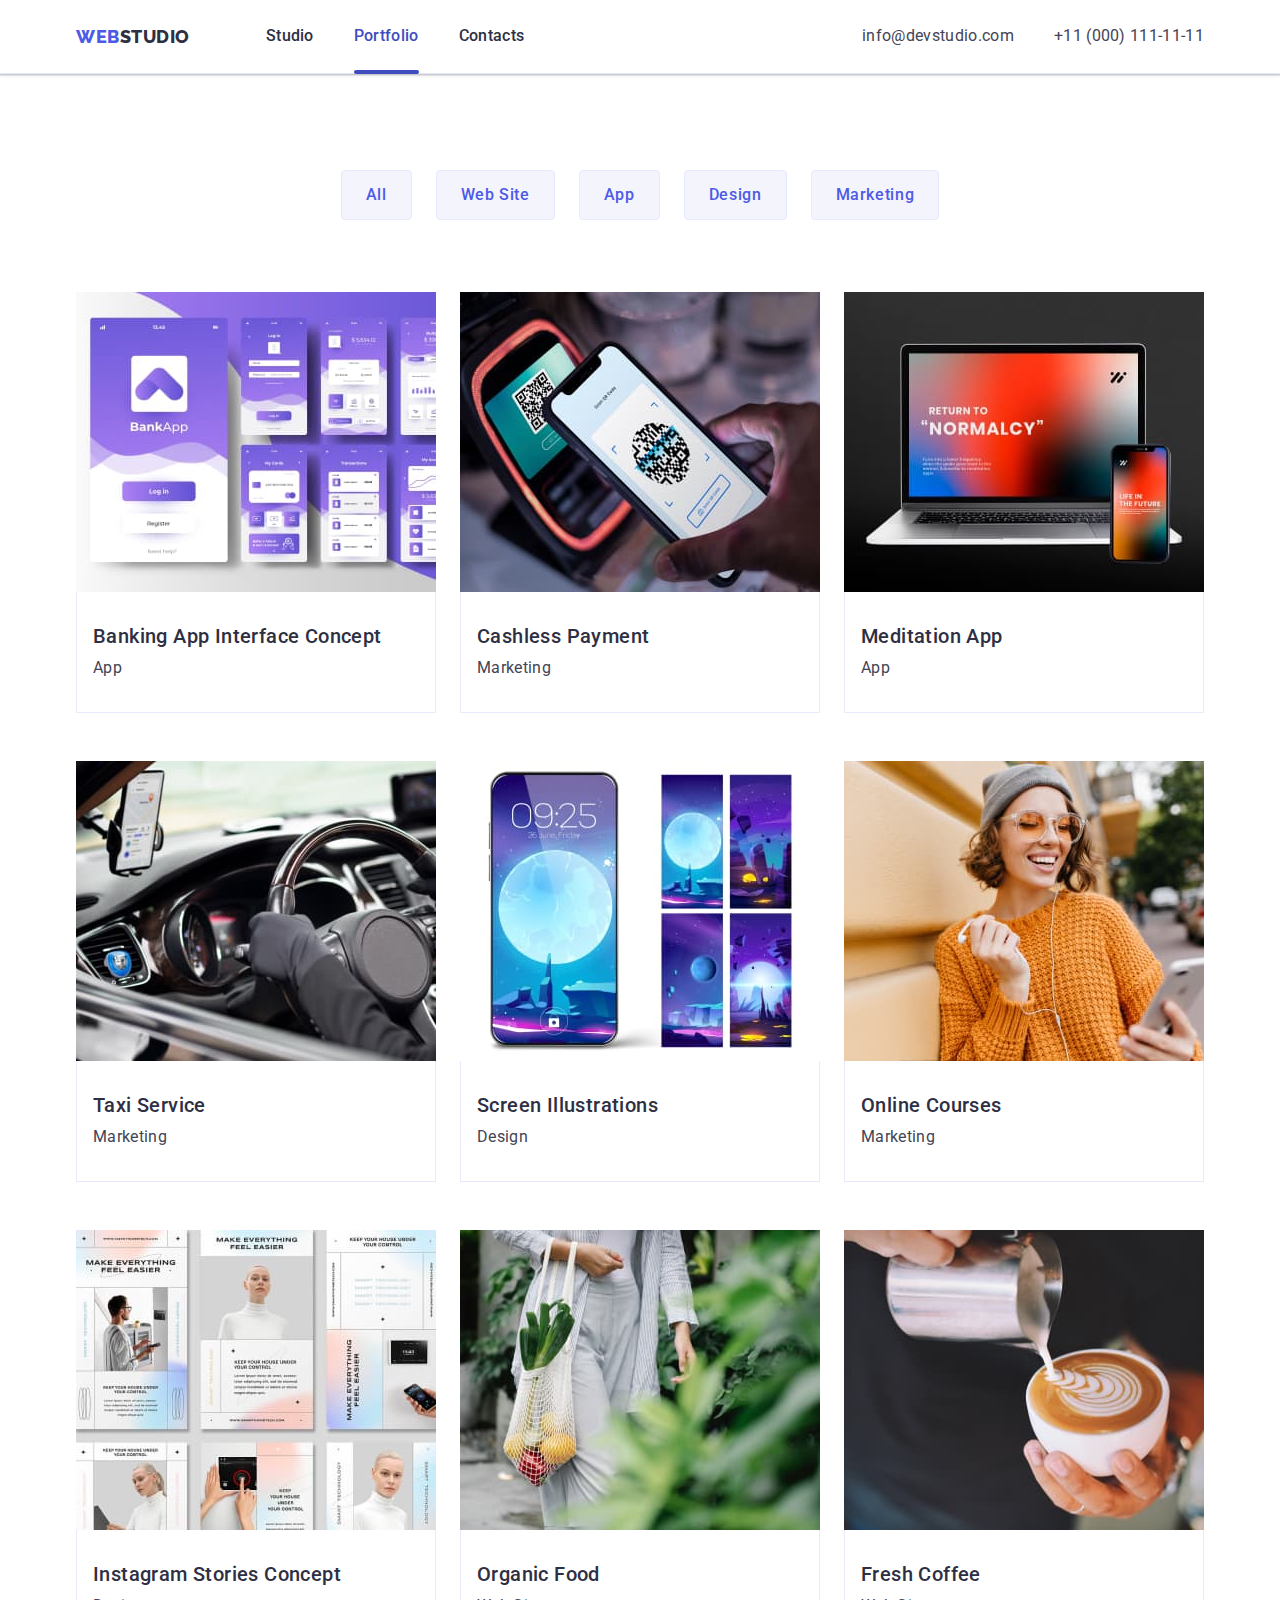
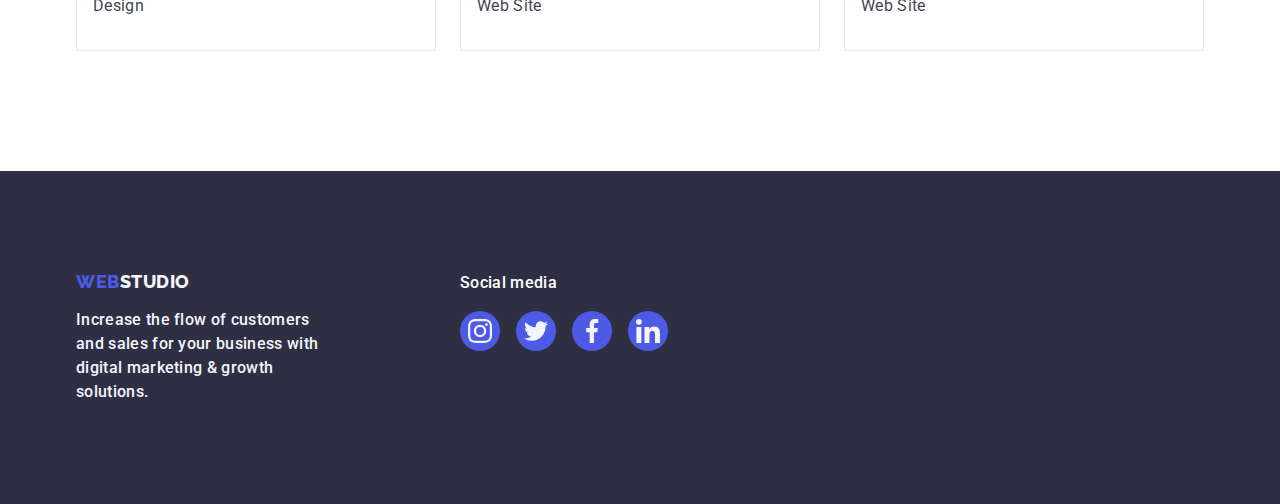
==== commit 19facd78: "after-comments" ====
--- a/portfolio.html
+++ b/portfolio.html
@@ -26,15 +26,15 @@
             >Web<span class="logo_element">Studio</span></a
           >
           <ul class="list header-options">
-            <li class="nav-list">
+            <li>
               <a class="link list-studio" href="./index.html">Studio</a>
             </li>
-            <li class="nav-list">
+            <li>
               <a class="current-card link list-studio" href="./portfolio.html"
                 >Portfolio</a
               >
             </li>
-            <li class="nav-list">
+            <li>
               <a class="link list-studio" href="">Contacts</a>
             </li>
           </ul>
@@ -91,8 +91,9 @@
                     alt="screenshots of banking application"
                   />
                   <p class="portfolio-wrapper-caption">
-                    Lorem ipsum dolor sit amet consectetur adipisicing elit. At,
-                    sed.
+                    14 Stylish and User-Friendly App Design Concepts · Task
+                    Manager App · Calorie Tracker App · Exotic Fruit Ecommerce
+                    App · Cloud Storage App
                   </p>
                 </div>
 
@@ -135,8 +136,9 @@
                     alt="modern application for computer and smartphone"
                   />
                   <p class="portfolio-wrapper-caption">
-                    Lorem ipsum dolor sit amet consectetur adipisicing elit. At,
-                    sed.
+                    14 Stylish and User-Friendly App Design Concepts · Task
+                    Manager App · Calorie Tracker App · Exotic Fruit Ecommerce
+                    App · Cloud Storage App
                   </p>
                 </div>
                 <div class="portfolio-captions">
@@ -155,8 +157,9 @@
                     alt="smartphone used in a car"
                   />
                   <p class="portfolio-wrapper-caption">
-                    Lorem ipsum dolor sit amet consectetur adipisicing elit. At,
-                    sed.
+                    14 Stylish and User-Friendly App Design Concepts · Task
+                    Manager App · Calorie Tracker App · Exotic Fruit Ecommerce
+                    App · Cloud Storage App
                   </p>
                 </div>
                 <div class="portfolio-captions">
@@ -175,8 +178,9 @@
                     alt="smartphone with unrealistic moon graphics on the screen"
                   />
                   <p class="portfolio-wrapper-caption">
-                    Lorem ipsum dolor sit amet consectetur adipisicing elit. At,
-                    sed.
+                    14 Stylish and User-Friendly App Design Concepts · Task
+                    Manager App · Calorie Tracker App · Exotic Fruit Ecommerce
+                    App · Cloud Storage App
                   </p>
                 </div>
                 <div class="portfolio-captions">
@@ -195,8 +199,9 @@
                     alt="smiling woman with headphones looking at smartphone"
                   />
                   <p class="portfolio-wrapper-caption">
-                    Lorem ipsum dolor sit amet consectetur adipisicing elit. At,
-                    sed.
+                    14 Stylish and User-Friendly App Design Concepts · Task
+                    Manager App · Calorie Tracker App · Exotic Fruit Ecommerce
+                    App · Cloud Storage App
                   </p>
                 </div>
                 <div class="portfolio-captions">
@@ -215,8 +220,9 @@
                     alt="a collection of consistent graphics for instagram"
                   />
                   <p class="portfolio-wrapper-caption">
-                    Lorem ipsum dolor sit amet consectetur adipisicing elit. At,
-                    sed.
+                    14 Stylish and User-Friendly App Design Concepts · Task
+                    Manager App · Calorie Tracker App · Exotic Fruit Ecommerce
+                    App · Cloud Storage App
                   </p>
                 </div>
                 <div class="portfolio-captions">
@@ -237,8 +243,9 @@
                     alt="woman carrying vegetables in an eco-friendly bag"
                   />
                   <p class="portfolio-wrapper-caption">
-                    Lorem ipsum dolor sit amet consectetur adipisicing elit. At,
-                    sed.
+                    14 Stylish and User-Friendly App Design Concepts · Task
+                    Manager App · Calorie Tracker App · Exotic Fruit Ecommerce
+                    App · Cloud Storage App
                   </p>
                 </div>
                 <div class="portfolio-captions">
@@ -257,8 +264,9 @@
                     alt="professionally served coffee"
                   />
                   <p class="portfolio-wrapper-caption">
-                    Lorem ipsum dolor sit amet consectetur adipisicing elit. At,
-                    sed.
+                    14 Stylish and User-Friendly App Design Concepts · Task
+                    Manager App · Calorie Tracker App · Exotic Fruit Ecommerce
+                    App · Cloud Storage App
                   </p>
                 </div>
                 <div class="portfolio-captions">
--- a/css/styles.css
+++ b/css/styles.css
@@ -41,12 +41,14 @@
 .list .link {
   line-height: 1.55;
   letter-spacing: 0.02em;
-  transition: color 250ms cubic-bezier(0.4, 0, 0.2, 1);
 }
 .contact-list .contacts {
   color: var(--SLATE);
   letter-spacing: 0.02em;
   line-height: 1.5;
+}
+.contacts {
+  transition: color 250ms cubic-bezier(0.4, 0, 0.2, 1);
 }
 .list .link:hover {
   color: var(--OCEAN);
@@ -101,6 +103,10 @@
   justify-content: center;
 }
 .order-button {
+  border: none;
+  border-radius: 4px;
+  cursor: pointer;
+  font-family: "Roboto", sans-serif;
   line-height: 1.5;
   letter-spacing: 0.04em;
   background-color: var(--IRIS);
@@ -256,9 +262,9 @@
   color: var(--IRIS);
   background-color: var(--CLOUD);
   padding: 12px 24px;
-  transition: color 250ms cubic-bezier(0.4, 0, 0.2, 1) background-color 250ms
-      cubic-bezier(0.4, 0, 0.2, 1) border-color 250ms
-      cubic-bezier(0.4, 0, 0.2, 1),
+  transition: color 250ms cubic-bezier(0.4, 0, 0.2, 1),
+    background-color 250ms cubic-bezier(0.4, 0, 0.2, 1),
+    border-color 250ms cubic-bezier(0.4, 0, 0.2, 1),
     box-shadow 250ms cubic-bezier(0.4, 0, 0.2, 1);
 }
 .filter-button:hover {
@@ -285,13 +291,9 @@
   border-top: none;
   padding: 32px 16px;
 }
-.portfolio-captions:hover {
-  box-shadow: 0px 2px 1px 0px rgba(46, 47, 66, 0.08),
-    0px 1px 1px 0px rgba(46, 47, 66, 0.16),
-    0px 1px 6px 0px rgba(46, 47, 66, 0.08);
-}
+
 .portfolio-link {
-  box-shadow: 250ms cubic-bezier(0.4, 0, 0.2, 1);
+  transition: box-shadow 250ms cubic-bezier(0.4, 0, 0.2, 1);
 }
 .portfolio-link:hover {
   box-shadow: 0px 1px 6px rgba(46, 47, 66, 0.08),
@@ -369,6 +371,7 @@
   letter-spacing: 0.02em;
   line-height: 1.5;
   padding: 24px 0;
+  display: inline-block;
 }
 .nav-list {
   padding: 24px 0;
@@ -639,26 +642,24 @@
   top: 0;
   font-size: 16px;
   line-height: 1.5;
-  letter-spacing: 0.2em;
+  letter-spacing: 0.02em;
   color: var(--CLOUD);
   padding: 40px 32px;
   background-color: var(--IRIS);
   height: 100%;
   width: 100%;
+  transition: transform 250ms cubic-bezier(0.4, 0, 0.2, 1);
   transform: translateY(100%);
-  transition: transform 250ms cubic-bezier(0.4, 0, 0.2, 1);
-}
-
-.portfolio-wrapper-caption:hover {
+}
+.portfolio-link:hover .portfolio-wrapper-caption,
+.portfolio-link:focus .portfolio-wrapper-caption {
   transform: translateY(0%);
 }
-
-.portfolio-list:hover {
-  translate: 0;
+.portfolio-list:hover,
+.portfolio-list:focus {
   box-shadow: 0px 2px 1px 0px rgba(46, 47, 66, 0.08),
     0px 1px 1px 0px rgba(46, 47, 66, 0.16),
     0px 1px 6px 0px rgba(46, 47, 66, 0.08);
-  transform: translateY(0%);
 }
 .current-card {
   position: relative;
